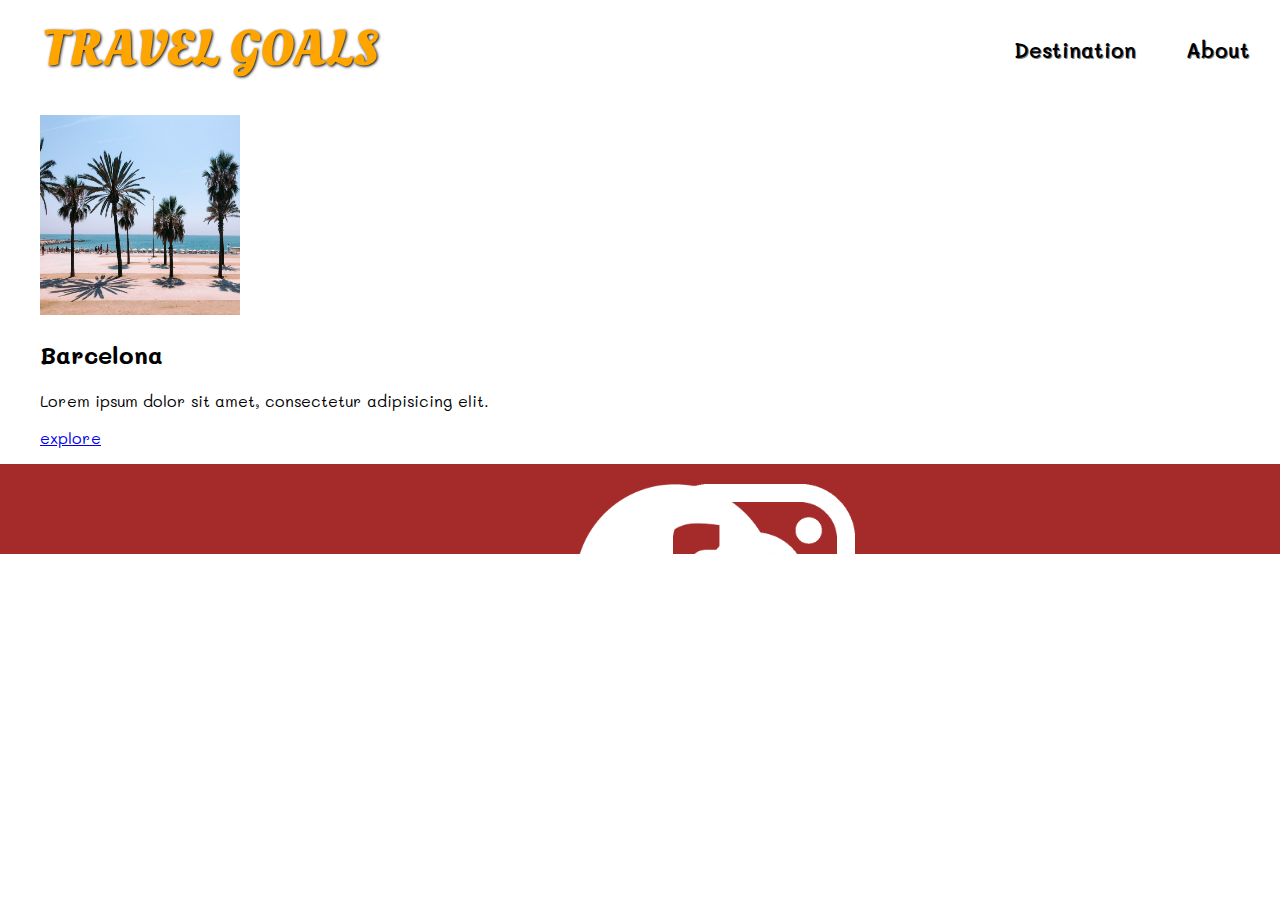
==== destination.html @ 54658c02 "add destination header" ====
<!DOCTYPE html>
<html lang="en">
<head>
    <meta charset="UTF-8">
    <title>Travel Goals</title>
    <link href="https://fonts.googleapis.com/css2?family=Raleway:wght@700&family=Oleo+Script:wght@700&family=Quicksand:wght@300;500;700&display=swap"rel="stylesheet"/>
    <link rel="preconnect" href="https://fonts.googleapis.com"><link rel="preconnect" href="https://fonts.gstatic.com" crossorigin><link href="https://fonts.googleapis.com/css2?family=Mali:wght@200;300&display=swap" rel="stylesheet">
    <link rel="stylesheet" href="shared.css">
    <link rel="stylesheet" href="destination.css">
    <title> Travel Goals</title>
</head>

<body>
    <header id="container">
        <div id="logo"> 
            <a href="index.html">Travel Goals</a>
        </div> 
        <nav>
            <ul>
                <li><a href="destination.html">Destination</a></li>
                <li><a href="about.html">About</a></li>
            </ul>
        </nav>
    </header>
    <main>
        <ul>
            <li>
                <img src="images/destinations/barcelona.jpg" alt="barcelona">
                <div class="content-description">
                    <h2>Barcelona</h2>
                    <p>Lorem ipsum dolor sit amet, consectetur adipisicing elit.</p>
                </div>
                <div class="explore-button">
                    <a href="www.google.com">explore</a>
                </div>
            </li>
            
        </ul>

    </main>

    <footer>
        <ul>
            <li><a href="https://www.facebook.com/"><img src="images/destinations/icon/facebook.png" alt=""></a></li>
            <li><a href="https://www.instagram.com/"><img src="images/destinations/icon/insta.png" alt=""></a></li>
        </ul>

    </footer>
</body>
</html>
---- shared.css ----
body{
    font-family: 'Mali', cursive;
    margin:0;
}


header  {
    display: flex;
    align-items: center;
    justify-content: space-between;
    padding: 15px;
    /* move background pic to merge with nav bar */
    position: absolute;
    width: 100%;
    box-sizing: border-box;

}

#logo a{
    padding: 8px;
    font-family: "Oleo Script", sans-serif;
    color: orange;
    font-size: 50px;
    text-decoration: none;
    text-transform: uppercase;
    text-shadow: 1px 1px 3px black;
}

header ul{
    list-style: none;
    /* margin:10;
    padding: 0; */
    display: flex;
}

header a{
    margin-left: 20px;
    text-decoration: none;
    color: black;
    font-size: 21px;
    font-weight: 600;
    text-shadow: 1px 1px 0.25px gray;
    padding: 15px;
}

header a:hover{
    color: orangered;
}

#main{
    color: white;
}

#highlight{
    padding: 30px;
    background: linear-gradient(45deg,rgb(64, 213, 191),rgb(174, 205, 246));
}

#highlight h2{
    text-transform: uppercase;
    text-align: center;
    font-size: 35px;
}

#destinations{
    display: flex;
    margin: auto;
    margin-bottom: 20px;
    list-style: none;
    justify-content: center; 
}


.destinations{
    margin: 0 20px;
}

.destinations p{
    text-align: center;
    font-weight: bold;
    text-transform: uppercase;
    font-size: 20px;
}

.destinations img{
    height: 200px;
    width: 100%;
    box-shadow: 2px 2px 4px gray;
    border-radius: 8px;
    object-fit: cover;
}

footer{
    background-color: brown;
}

footer ul{
    display: flex;
    margin: 0;
    justify-content: center;
    padding: 20px 0;
}

footer li{
    width: 50px;
    height: 50px;
    list-style: none;
    margin: 0 15px;
}
footer img{
    width: 100%;
    height:100%;
    
}
---- destination.css ----
ul{
    list-style: none;
}

li img{
    width: 200px;
    height: 200px;
    
}

header{
    position: static;
}
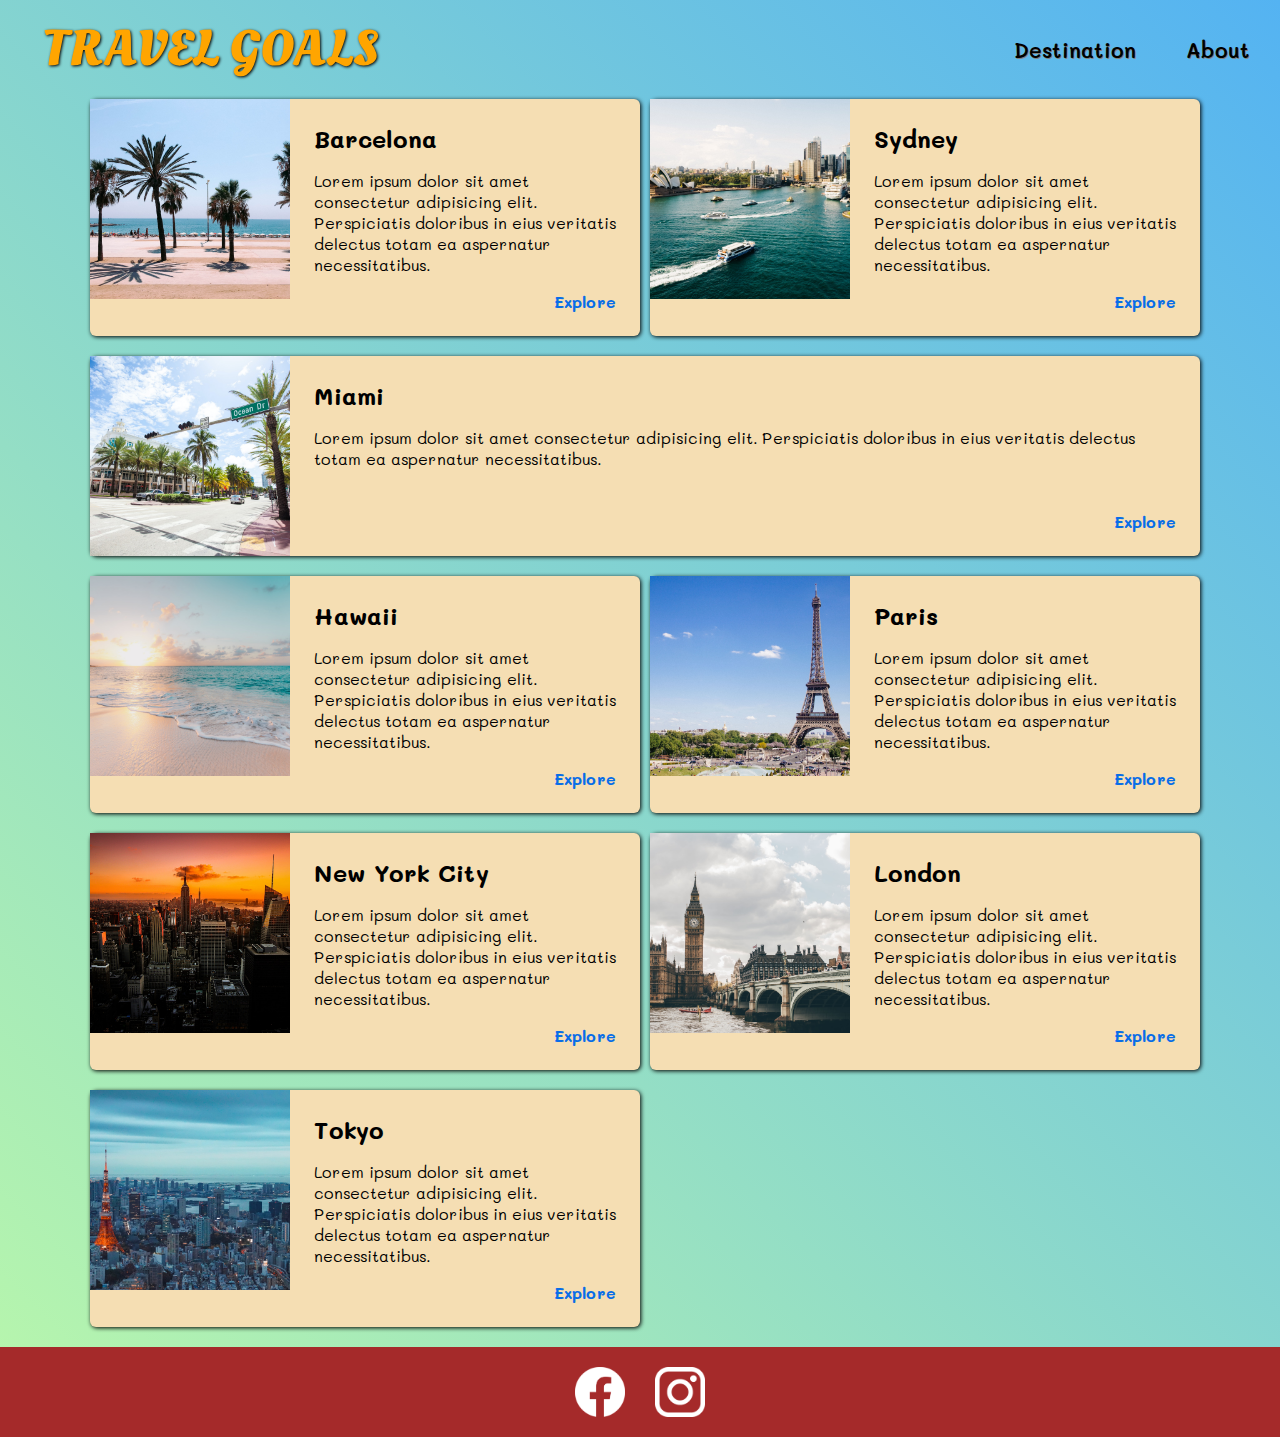
==== commit f27d90e7: "implement grid instead of flex in destination list" ====
--- a/destination.html
+++ b/destination.html
@@ -27,24 +27,108 @@
             <li>
                 <img src="images/destinations/barcelona.jpg" alt="barcelona">
                 <div class="content-description">
-                    <h2>Barcelona</h2>
-                    <p>Lorem ipsum dolor sit amet, consectetur adipisicing elit.</p>
+                    <div>
+                        <h2>Barcelona</h2>
+                        <p>Lorem ipsum dolor sit amet consectetur adipisicing elit. Perspiciatis doloribus in eius veritatis delectus totam ea aspernatur necessitatibus.</p>
+                    </div>
+                    <div class="explore-button">
+                        <a href="www.google.com">Explore</a>
+                    </div>
                 </div>
-                <div class="explore-button">
-                    <a href="www.google.com">explore</a>
+
+            </li>
+            <li>
+                <img src="images/destinations/sydney.jpg" alt="sydney">
+                <div class="content-description">
+                    <div>
+                        <h2>Sydney</h2>
+                        <p>Lorem ipsum dolor sit amet consectetur adipisicing elit. Perspiciatis doloribus in eius veritatis delectus totam ea aspernatur necessitatibus.</p>
+                    </div>
+                    <div class="explore-button">
+                        <a href="www.google.com">Explore</a>
+                    </div>
                 </div>
             </li>
-            
+            <li>
+                <img src="images/destinations/miami.jpg" alt="miami">
+                <div class="content-description">
+                    <div>
+                        <h2>Miami</h2>
+                        <p>Lorem ipsum dolor sit amet consectetur adipisicing elit. Perspiciatis doloribus in eius veritatis delectus totam ea aspernatur necessitatibus.</p>
+                    </div>
+                    <div class="explore-button">
+                        <a href="www.google.com">Explore</a>
+                    </div>
+                </div>
+            </li>
+            <li>
+                <img src="images/destinations/hawaii.jpg" alt="hawaii">
+                <div class="content-description">
+                    <div>
+                        <h2>Hawaii</h2>
+                        <p>Lorem ipsum dolor sit amet consectetur adipisicing elit. Perspiciatis doloribus in eius veritatis delectus totam ea aspernatur necessitatibus.</p>
+                    </div>
+                    <div class="explore-button">
+                        <a href="www.google.com">Explore</a>
+                    </div>
+                </div>
+            </li>
+            <li>
+                <img src="images/destinations/paris.jpg" alt="paris">
+                <div class="content-description">
+                    <div>
+                        <h2>Paris</h2>
+                        <p>Lorem ipsum dolor sit amet consectetur adipisicing elit. Perspiciatis doloribus in eius veritatis delectus totam ea aspernatur necessitatibus.</p>
+                    </div>
+                    <div class="explore-button">
+                        <a href="www.google.com">Explore</a>
+                    </div>
+                </div>
+            </li>
+            <li>
+                <img src="images/destinations/new-york-city.jpg" alt="new-york-city">
+                <div class="content-description">
+                    <div>
+                        <h2>New York City</h2>
+                        <p>Lorem ipsum dolor sit amet consectetur adipisicing elit. Perspiciatis doloribus in eius veritatis delectus totam ea aspernatur necessitatibus.</p>
+                    </div>
+                    <div class="explore-button">
+                        <a href="www.google.com">Explore</a>
+                    </div>
+                </div>
+            </li>
+            <li>
+                <img src="images/destinations/london.jpg" alt="london">
+                <div class="content-description">
+                    <div>
+                        <h2>London</h2>
+                        <p>Lorem ipsum dolor sit amet consectetur adipisicing elit. Perspiciatis doloribus in eius veritatis delectus totam ea aspernatur necessitatibus.</p>
+                    </div>
+                    <div class="explore-button">
+                        <a href="www.google.com">Explore</a>
+                    </div>
+                </div>
+            </li>
+            <li>
+                <img src="images/destinations/tokyo.jpg" alt="tokyo">
+                <div class="content-description">
+                    <div>
+                        <h2>Tokyo</h2>
+                        <p>Lorem ipsum dolor sit amet consectetur adipisicing elit. Perspiciatis doloribus in eius veritatis delectus totam ea aspernatur necessitatibus.</p>
+                    </div>
+                    <div class="explore-button">
+                        <a href="www.google.com">Explore</a>
+                    </div>
+                </div>
+            </li>
+
         </ul>
-
     </main>
-
     <footer>
         <ul>
             <li><a href="https://www.facebook.com/"><img src="images/destinations/icon/facebook.png" alt=""></a></li>
             <li><a href="https://www.instagram.com/"><img src="images/destinations/icon/insta.png" alt=""></a></li>
         </ul>
-
     </footer>
 </body>
 </html>--- a/destination.css
+++ b/destination.css
@@ -1,13 +1,72 @@
+body{
+    background: linear-gradient(45deg,rgb(185, 247, 171),rgb(84, 179, 242));
+}
+
 ul{
     list-style: none;
 }
 
-li img{
+main ul{
+    width:1100px;
+    margin: 0 auto 20px auto ;
+    display: grid;
+    grid-template-columns: 50% 50%;
+    gap: 20px 10px;
+}
+
+/* select element#3 then adjust the space to use 2 column start from 1 end at 3rd column */
+li:nth-of-type(3){
+    grid-column: 1/3;
+}
+
+main li{
+    display: flex;
+    background-color: wheat;
+    box-shadow: 1px 1px 4px black;
+    border-radius: 6px;
+}
+
+main li img{
     width: 200px;
     height: 200px;
+    object-fit: cover;
+    
     
 }
 
 header{
     position: static;
+}
+
+main ul {
+    padding:0;
+}
+
+.content-description{
+    padding: 24px;
+    display: flex;
+    justify-content: space-between;
+    flex-direction: column;
+    
+}
+
+.content-description h2{
+    margin: 0 ;
+}
+
+.explore-button a{
+    text-decoration: none;
+    color: rgb(8, 109, 232);
+    font-weight: bold;
+    border-radius: 4px;
+}
+
+.explore-button{
+    text-align: right;
+}
+
+.explore-button a:hover{
+    background-color: rgba(109, 201, 224, 0.2); 
+    
+    
 }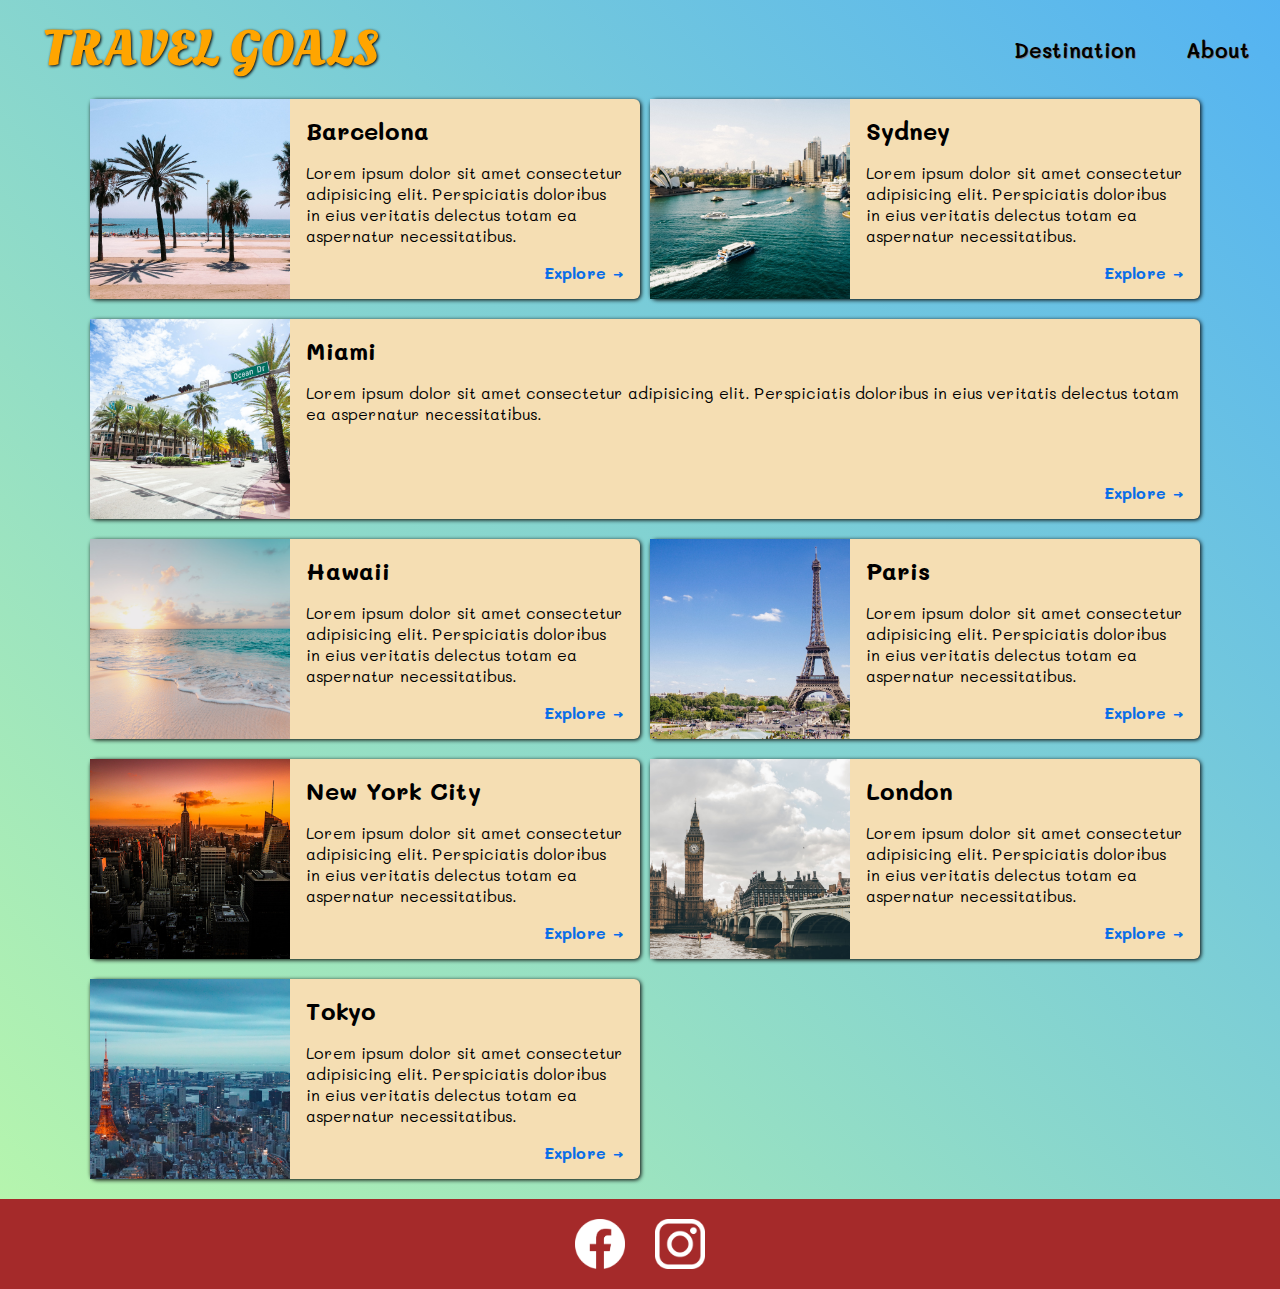
==== commit ddfbf633: "adjust padding" ====
--- a/destination.html
+++ b/destination.html
@@ -32,7 +32,7 @@
                         <p>Lorem ipsum dolor sit amet consectetur adipisicing elit. Perspiciatis doloribus in eius veritatis delectus totam ea aspernatur necessitatibus.</p>
                     </div>
                     <div class="explore-button">
-                        <a href="www.google.com">Explore</a>
+                        <a href="www.google.com">Explore &#x2192</a>
                     </div>
                 </div>
 
@@ -45,7 +45,7 @@
                         <p>Lorem ipsum dolor sit amet consectetur adipisicing elit. Perspiciatis doloribus in eius veritatis delectus totam ea aspernatur necessitatibus.</p>
                     </div>
                     <div class="explore-button">
-                        <a href="www.google.com">Explore</a>
+                        <a href="www.google.com">Explore &#x2192</a>
                     </div>
                 </div>
             </li>
@@ -57,7 +57,7 @@
                         <p>Lorem ipsum dolor sit amet consectetur adipisicing elit. Perspiciatis doloribus in eius veritatis delectus totam ea aspernatur necessitatibus.</p>
                     </div>
                     <div class="explore-button">
-                        <a href="www.google.com">Explore</a>
+                        <a href="www.google.com">Explore &#x2192</a>
                     </div>
                 </div>
             </li>
@@ -69,7 +69,7 @@
                         <p>Lorem ipsum dolor sit amet consectetur adipisicing elit. Perspiciatis doloribus in eius veritatis delectus totam ea aspernatur necessitatibus.</p>
                     </div>
                     <div class="explore-button">
-                        <a href="www.google.com">Explore</a>
+                        <a href="www.google.com">Explore &#x2192</a>
                     </div>
                 </div>
             </li>
@@ -81,7 +81,7 @@
                         <p>Lorem ipsum dolor sit amet consectetur adipisicing elit. Perspiciatis doloribus in eius veritatis delectus totam ea aspernatur necessitatibus.</p>
                     </div>
                     <div class="explore-button">
-                        <a href="www.google.com">Explore</a>
+                        <a href="www.google.com">Explore &#x2192</a>
                     </div>
                 </div>
             </li>
@@ -93,7 +93,7 @@
                         <p>Lorem ipsum dolor sit amet consectetur adipisicing elit. Perspiciatis doloribus in eius veritatis delectus totam ea aspernatur necessitatibus.</p>
                     </div>
                     <div class="explore-button">
-                        <a href="www.google.com">Explore</a>
+                        <a href="www.google.com">Explore &#x2192</a>
                     </div>
                 </div>
             </li>
@@ -105,7 +105,7 @@
                         <p>Lorem ipsum dolor sit amet consectetur adipisicing elit. Perspiciatis doloribus in eius veritatis delectus totam ea aspernatur necessitatibus.</p>
                     </div>
                     <div class="explore-button">
-                        <a href="www.google.com">Explore</a>
+                        <a href="www.google.com">Explore &#x2192</a>
                     </div>
                 </div>
             </li>
@@ -117,7 +117,7 @@
                         <p>Lorem ipsum dolor sit amet consectetur adipisicing elit. Perspiciatis doloribus in eius veritatis delectus totam ea aspernatur necessitatibus.</p>
                     </div>
                     <div class="explore-button">
-                        <a href="www.google.com">Explore</a>
+                        <a href="www.google.com">Explore &#x2192</a>
                     </div>
                 </div>
             </li>
--- a/destination.css
+++ b/destination.css
@@ -43,7 +43,7 @@
 }
 
 .content-description{
-    padding: 24px;
+    padding: 16px;
     display: flex;
     justify-content: space-between;
     flex-direction: column;
@@ -67,6 +67,4 @@
 
 .explore-button a:hover{
     background-color: rgba(109, 201, 224, 0.2); 
-    
-    
 }